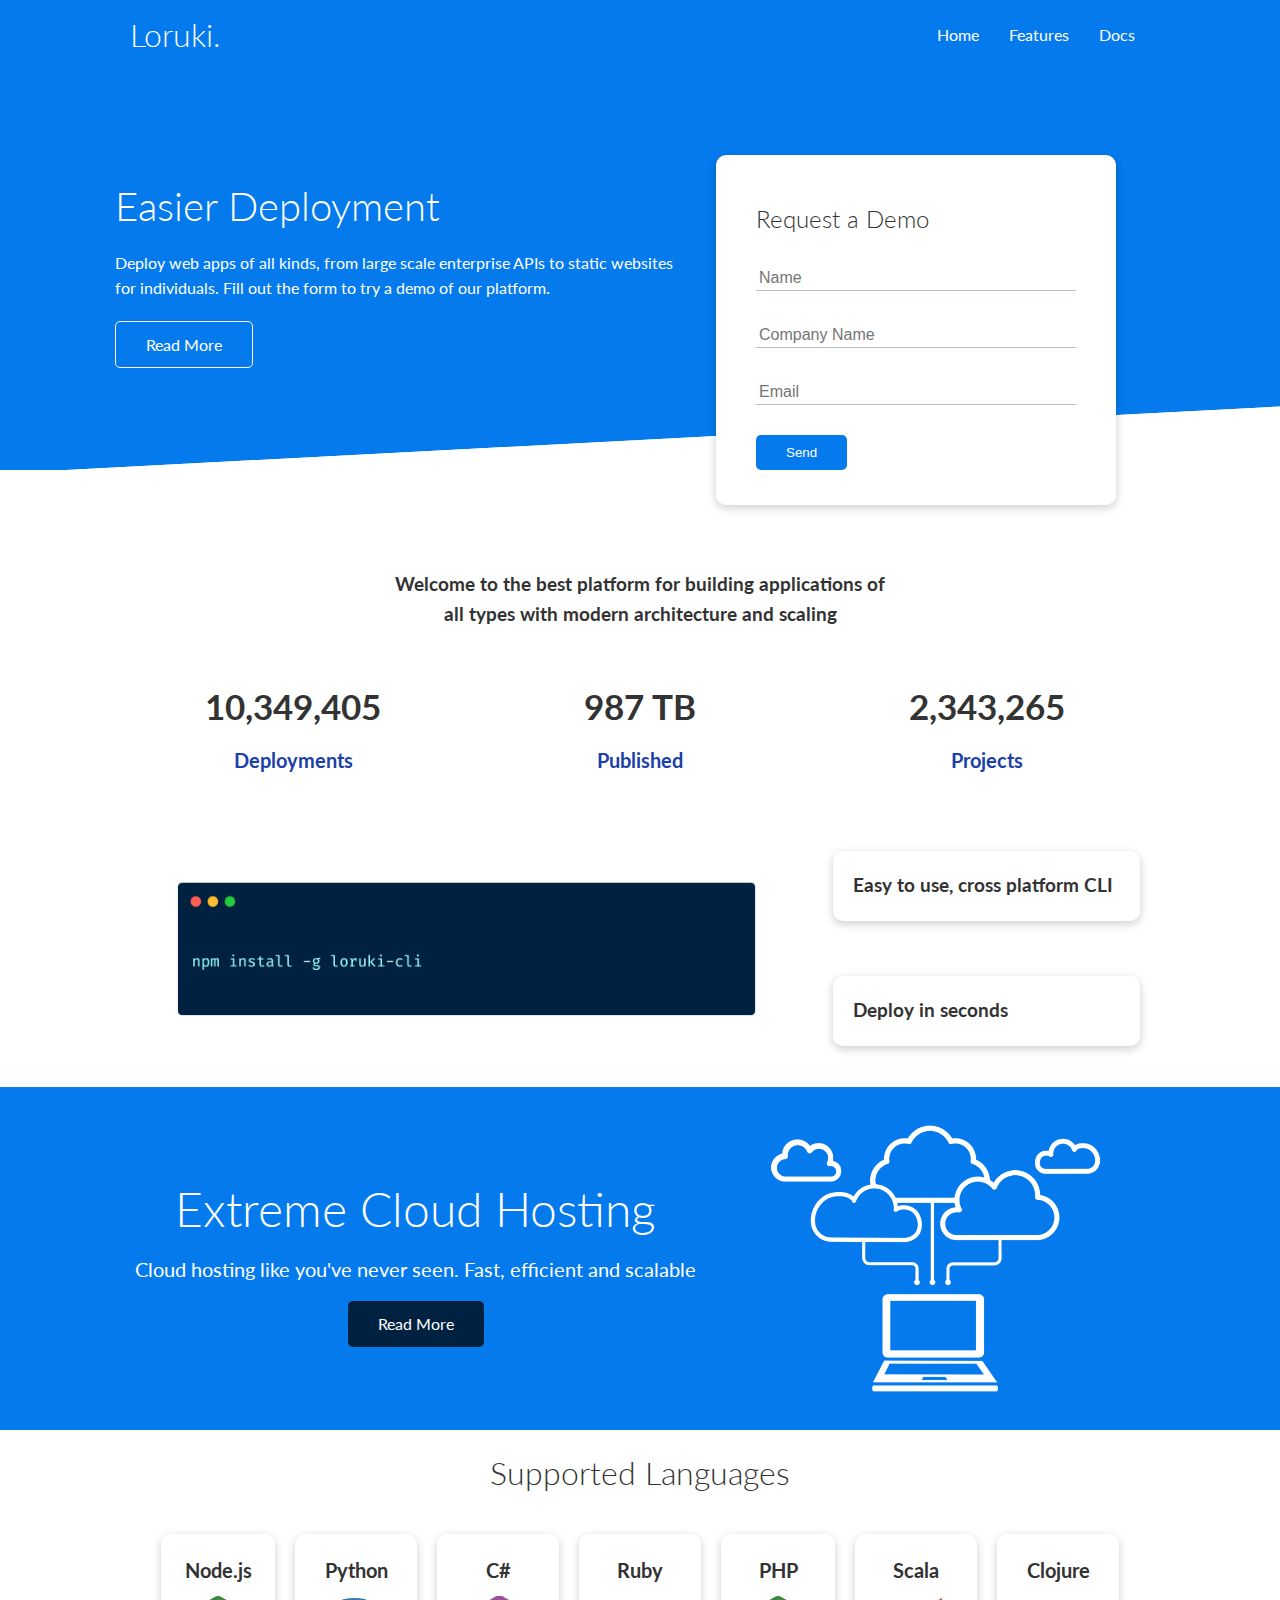
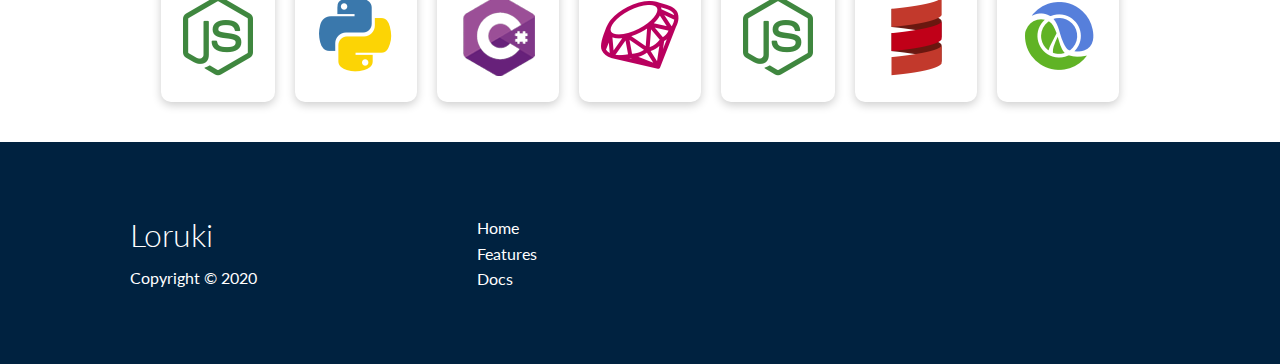
==== index.html @ 1b6eb2fa "initial commit" ====
<!DOCTYPE html>
<html lang="en">
<head>
    <meta charset="UTF-8">
    <meta name="viewport" content="width=device-width, initial-scale=1.0">
    <link rel="stylesheet" href="https://cdnjs.cloudflare.com/ajax/libs/font-awesome/6.4.2/css/all.min.css" integrity="sha512-z3gLpd7yknf1YoNbCzqRKc4qyor8gaKU1qmn+CShxbuBusANI9QpRohGBreCFkKxLhei6S9CQXFEbbKuqLg0DA==" crossorigin="anonymous" referrerpolicy="no-referrer" />
    <link rel="stylesheet" href="css/utilities.css">
    <link rel="stylesheet" href="css/style.css">
    <title>Loruki | Cloud Hosting For Everyone</title>
</head>
<body>
    <!-- Navbar -->
    <div class="navbar">
        <div class="container flex">
            <h1 class="logo">Loruki.</h1>
            <nav>
                <ul>
                    <li><a href="index.html">Home</a></li>
                    <li><a href="features.html">Features</a></li>
                    <li><a href="docs.html">Docs</a></li>
                </ul>
            </nav>
        </div>
    </div>

    <!--Showcase-->
    <section class="showcase">
        <div class="container grid">
            <div class="showcase-text">
                <h1>Easier Deployment</h1>
                <p>Deploy web apps of all kinds, from large scale enterprise APIs to static websites for individuals. Fill out the form to try a demo of our platform.</p>
                <a href="features.html" class="btn btn-outline">Read More</a>
            </div>

            <div class="showcase-form card">
                <h2>Request a Demo</h2>
                <form>
                    <div class="form-control">
                        <input type="text" name="name" placeholder="Name" required>
                    </div>
                    <div class="form-control">
                        <input type="text" name="company" placeholder="Company Name" required>
                    </div>
                    <div class="form-control">
                        <input type="email" name="email" placeholder="Email" required>
                    </div>
                    <input type="submit" value="Send" class="btn btn-primary">
                </form>
            </div>

        </div>
    </section>

    <!-- Stats -->
    <section class="stats">
        <div class="container">
            <h3 class="stats-heading text-center my-1">
                Welcome to the best platform for building applications of all types with modern architecture and scaling
            </h3>

            <div class="grid grid-3 text-center my-4">
                <div>
                    <i class="fas fa-server fa-3x"></i>
                    <h3>10,349,405</h3>
                    <p class="text-secondary">Deployments</p>
                </div>
                <div>
                    <i class="fas fa-upload fa-3x"></i>
                    <h3>987 TB</h3>
                    <p class="text-secondary">Published</p>
                </div>
                <div>
                    <i class="fas fa-project-diagram fa-3x"></i>
                    <h3>2,343,265</h3>
                    <p class="text-secondary">Projects</p>
                </div>
            </div>
        </div>
    </section>

    <!-- Cli -->
    <section class="cli">
        <div class="container grid">
            <img src="images/cli.png" alt="">
            <div class="card">
                <h3>Easy to use, cross platform CLI</h3>
            </div>
            <div class="card">
                <h3>Deploy in seconds</h3>
            </div>
        </div>
    </section>

    <!-- Cloud -->
    <section class="cloud bg-primary my-2 py-2">
        <div class="container grid">
            <div class="text-center">
                <h2 class="lg">Extreme Cloud Hosting</h2>
                <p class="lead my-1">Cloud hosting like you've never seen.
                    Fast, efficient and scalable</p>
                    <a href="features.html" class="btn btn-dark">Read More</a>
            </div>
            <img src="images/cloud.png" alt="">
        </div>
    </section>

    <!-- Languages -->
    <section class="languages">
        <h2 class="md text-center my-2">
            Supported Languages
        </h2>
        <div class="container flex">
            <div class="card">
                <h4>Node.js</h4>
                <img src="images/logos/node.png" alt="">
            </div>
            <div class="card">
                <h4>Python</h4>
                <img src="images/logos/python.png" alt="">
            </div>
            <div class="card">
                <h4>C#</h4>
                <img src="images/logos/csharp.png" alt="">
            </div>
            <div class="card">
                <h4>Ruby</h4>
                <img src="images/logos/ruby.png" alt="">
            </div>
            <div class="card">
                <h4>PHP</h4>
                <img src="images/logos/node.png" alt="">
            </div>
            <div class="card">
                <h4>Scala</h4>
                <img src="images/logos/scala.png" alt="">
            </div>
            <div class="card">
                <h4>Clojure</h4>
                <img src="images/logos/clojure.png" alt="">
            </div>
        </div>
    </section>

    <!-- Footer -->
    <footer class="footer bg-dark py-5">
        <div class="container grid grid-3">
            <div>
                <h1>Loruki</h1>
                <p>Copyright &copy; 2020</p>
            </div>
            <nav>
                <ul>
                    <li><a href="index.html">Home</a></li>
                    <li><a href="features.html">Features</a></li>
                    <li><a href="docs.html">Docs</a></li>
                </ul>
            </nav>
            <div class="social">
                <a href="#"><i class="fab fa-github fa-2x"></i></a>
                <a href="#"><i class="fab fa-facebook fa-2x"></i></a>
                <a href="#"><i class="fab fa- fa-2x"></i></a>
                <a href="#"><i class="fab fa-twitter fa-2x"></i></a>
            </div>
        </div>
    </footer>
</body>
</html>
---- css/utilities.css ----
.container {
    max-width: 1100px;
    margin: 0 auto;
    overflow: auto;
    padding: 0 40px;
}

.card {
    background-color: #fff;
    color: #333;
    border-radius: 10px;
    box-shadow: 0 3px 10px rgba(0, 0, 0, 0.2);
    padding: 20px;
    margin: 10px;
}

.btn {
    display: inline-block;
    padding: 10px 30px;
    cursor: pointer;
    background: var(--primary-color);
    color: #fff;
    border: none;
    border-radius: 5px;
}

.btn-outline {
    background-color: transparent;
    border: 1px #fff solid;
}

.btn:hover {
    transform: scale(0.98);
}

/* Background & colored buttons */
.bg-primary,
.btn-primary {
    background-color: var(--primary-color);
    color: #fff;
}

.bg-secondary,
.btn-secondary {
    background-color: var(--secondary-color);
    color: #fff;
}

.bg-dark,
.btn-dark {
    background-color: var(--dark-color);
    color: #fff;
}

.bg-light,
.btn-light {
    background-color: var(--light-color);
    color: #333;
}

.bg-primary a,
.btn-primary a,
.bg-secondary a,
.btn-secondary a,
.bg-dark a,
.btn-dark a {
    color: #fff;
}

/* Text colors */
.text-primary
{
   color: var(--primary-color);
}

.text-secondary {
   color: var(--secondary-color);
}

.text-dark {
   color: var(--dark-color);
}

.text-light {
   color: var(--light-color);
}

/* Text sizes*/
.lead {
    font-size: 20px;
}
.sm {
    font-size: 1rem;
}

.md {
    font-size: 2rem;
}

.lg {
    font-size: 3rem;
}

.xl {
    font-size: 4rem;
}
.text-center {
    text-align: center;
}

/* Alert */
.alert {
    background-color: var(--light-color);
    padding: 10px 20px;
    font-weight: bold;
    margin: 15px 0;
}

.aler i {
    margin-right: 10px;
}

.alert-success {
    background-color: var(--success-color);
    color: #fff;
}

.alert-error {
    background-color: var(--error-color);
    color: #fff;
}

.flex {
    display: flex;
    justify-content: center;
    align-items: center;
    height: 100%;
}

.grid {
    display: grid;
    grid-template-columns: repeat(2, 1fr);
    gap: 20px;
    justify-content: center;
    align-items: center;
    height: 100%;
}

.grid-3 {
    grid-template-columns: repeat(3, 1fr);
}

/* Margin */
.my-1 {
    margin: 1rem 0;
}

.my-2 {
    margin: 1.5rem 0;
}

.my-3 {
    margin: 2rem 0;
}

.my-4 {
    margin: 3rem 0;
}

.my-5 {
    margin: 4rem 0;
}

.m-1 {
    margin: 1rem;
}

.m-2 {
    margin: 1.5rem;
}

.m-3 {
    margin: 2rem;
}

.m-4 {
    margin: 3rem;
}

.m-5 {
    margin: 4rem;
}


/* Padding */
.py-1 {
   padding: 1rem 0;
}

.py-2 {
   padding: 1.5rem 0;
}

.py-3 {
   padding: 2rem 0;
}

.py-4 {
   padding: 3rem 0;
}

.py-5 {
   padding: 4rem 0;
}

.p-1 {
   padding: 1rem;
}

.p-2 {
   padding: 1.5rem;
}

.p-3 {
   padding: 2rem;
}

.p-4 {
   padding: 3rem;
}

.p-5 {
   padding: 4rem;
}
---- css/style.css ----
@import url('https://fonts.googleapis.com/css2?family=Crimson+Text:ital@1&family=Lato:wght@300&display=swap');

:root {
    --primary-color:#047aed;
    --secondary-color: #1c3fa8;
    --dark-color: #002240;
    --light-color: #f4f4f4;
    --success-color: #5cb85c;
    --error-color: #d9534f;
}

* {
    box-sizing: border-box;
    padding: 0;
    margin: 0;
}

body {
    font-family: 'Lato', sans-serif;
    color: #333;
    line-height: 1.6;
}

ul {
    list-style-type: none;
}

a {
    text-decoration: none;
    color: #333;
}

h1, h2 {
    font-weight: 300;
    line-height: 1.2;
    margin: 10px 0;
}

p {
    margin: 10px 0;
}

img {
    width: 100%;
}

code,
pre {
    background: #333;
    color: #fff;
    padding: 10px;

}

/* Navbar */


.navbar {
    background-color: var(--primary-color);
    color: #fff;
    height: 70px;
}

.navbar ul {
    display: flex;
}

.navbar a {
    color: #fff;
    padding: 10px;
    margin: 0 5px;
}

.navbar a:hover {
    border-bottom: 2px #fff solid;
}

.navbar .flex {
    justify-content: space-between;
}
/* Showcase */
.showcase {
    height: 400px;
    background-color: var(--primary-color);
    color: #fff;
    position: relative;
}

.showcase h1 {
    font-size: 40px; 
}

.showcase p {
    margin: 20px 0 ;
}

.showcase .grid {
    overflow: visible;
    grid-template-columns: 55% 45%;
    gap: 30px;
}

.showcase-text {
    animation: slideInFromLeft 1s ease-in;
}

.showcase-form {
    position: relative;
    top: 60px;
    height: 350px;
    width: 400px;
    padding: 40px;
    z-index: 100;
    animation: slideInFromRight 1s ease-in;
}

.showcase-form .form-control{
    margin: 30px 0;
}

.showcase-form input[type='text'],
.showcase-form input[type='email'] {
    border: 0;
    border-bottom: 1px solid #b4becb;
    width: 100%;
    padding: 3px;
    font-size: 16px;
}

.showcase-form input:focus {
    outline: none;
}

.showcase::before,
.showcase::after {
    content: '';
    position: absolute;
    height: 100px;
    bottom: -70px;
    right: 0;
    left: 0;
    background: #fff;
    transform: skewY(-3deg);
    -webkit-transform: skewY(-3deg);
    -moz-transform: skewY(-3deg);
    -ms-transform: skewY(-3deg);
}

/* Stats */
.stats {
    padding-top: 100px;
    animation: slideInFromBottom 1s ease-in;
}

.stats-heading {
    max-width: 500px;
    margin: auto;
}

.stats .grid h3{
    font-size: 35px;
}

.stats .grid p {
    font-size: 20px;
    font-weight: bold;
}

/* Cli */
.cli .grid {
    grid-template-columns: repeat(3, 1fr);
    grid-template-rows: repeat(2, 1fr);
}

.cli .grid > *:first-child {
    grid-column: 1 / span 2;
    grid-row: 1 / span 2;
}

/* Cloud */
.cloud .grid {
    grid-template-columns: 4fr 3fr;
}

/* Languages */

.languages .flex{
    flex-wrap: wrap;
}

.languages .card {
    text-align: center;
    margin: 18px 10px 40px;
    transition: transform 0.2s ease-in;
}

.languages .card h4 {
    font-size: 20px;
    margin-bottom: 10px;
}

.languages .card:hover {
    transform: translateY(-15px);  
}

/* Features */
.features-head img,
.docs-head img {
    width: 200px;
    justify-self: flex-end;
}

.features-sub-head img{
    width: 300px;
    justify-self: flex-end;
}

.features-main .card > i {
    margin-right: 20px;
}

.features-main .grid {
    padding: 30px;
}

.features-main .grid > *:first-child {
    grid-column: 1 / span 3;
}

.features-main .grid > *:nth-child(2) {
    grid-column: 1 / span 2;
}

/* Docs */
.docs-main h3 {
    margin: 20px 0;
}

.docs-main .grid {
    grid-template-columns: 1fr 2fr;
    align-items: flex-start;
}

.docs-main nav li {
    font-size: 17px;
    padding-bottom: 5px;
    margin-bottom: 5px;
    border-bottom: 1px #ccc solid;
}

.docs-main a:hover {
    font-weight: bold;
}

/* Footer */ 
.footer .social a {
    margin: 0 10px;
}

/* Animations */
@keyframes slideInFromLeft {
    0% {
        transform: translateX(-100%);
    }

    100% {
        transform: translateX(0);
    }
}

@keyframes slideInFromRight {
    0% {
        transform: translateX(100%);
    }

    100% {
        transform: translateX(0);
    }
}

@keyframes slideInFromTop {
    0% {
        transform: translateY(-100%);
    }

    100% {
        transform: translateX(0);
    }
}

@keyframes slideInFromBottom {
    0% {
        transform: translateY(100%);
    }

    100% {
        transform: translateX(0);
    }
}

/* Tablets and under */
@media (max-width: 768px) {
    .grid,
    .showcase .grid,
    .stats .grid,
    .cli .grid,
    .cloud .grid,
    .features-main .grid,
    .docs-main .grid {
        grid-template-columns: 1fr;
        grid-template-rows: 1fr;
    }

    .showcase {
        height: auto;
    }

    .showcase-text {
        text-align: center;
        margin-top: 40px;
        animation: slideInFromTop 1s ease-in;
    }

    .showcase-form {
        justify-self: center;
        margin: auto;
        animation: slideInFromBottom 1s ease-in;
    }

    .cli .grid > *:first-child {
        grid-column: 1;
        grid-row: 1;
    } 
    
    .features-head,
    .features-sub-head,
    .docs-head {
        text-align: center;
    }

    .features-head img,
    .features-sub-head img,
    .docs-head img {
        justify-self: center;
    }

    .features-main .grid > *:first-child,
    .features-main .grid > *:nth-child(2) {
        grid-column: 1;
    }
}

/* Mobile */
@media (max-width: 500px) {
    .navbar {
        height: 110px;
    }

    .navbar .flex {
        flex-direction: column;
    }

    .navbar ul {
        padding: 10px;
        background-color: rgba(0, 0, 0, 0.1);
    }
}
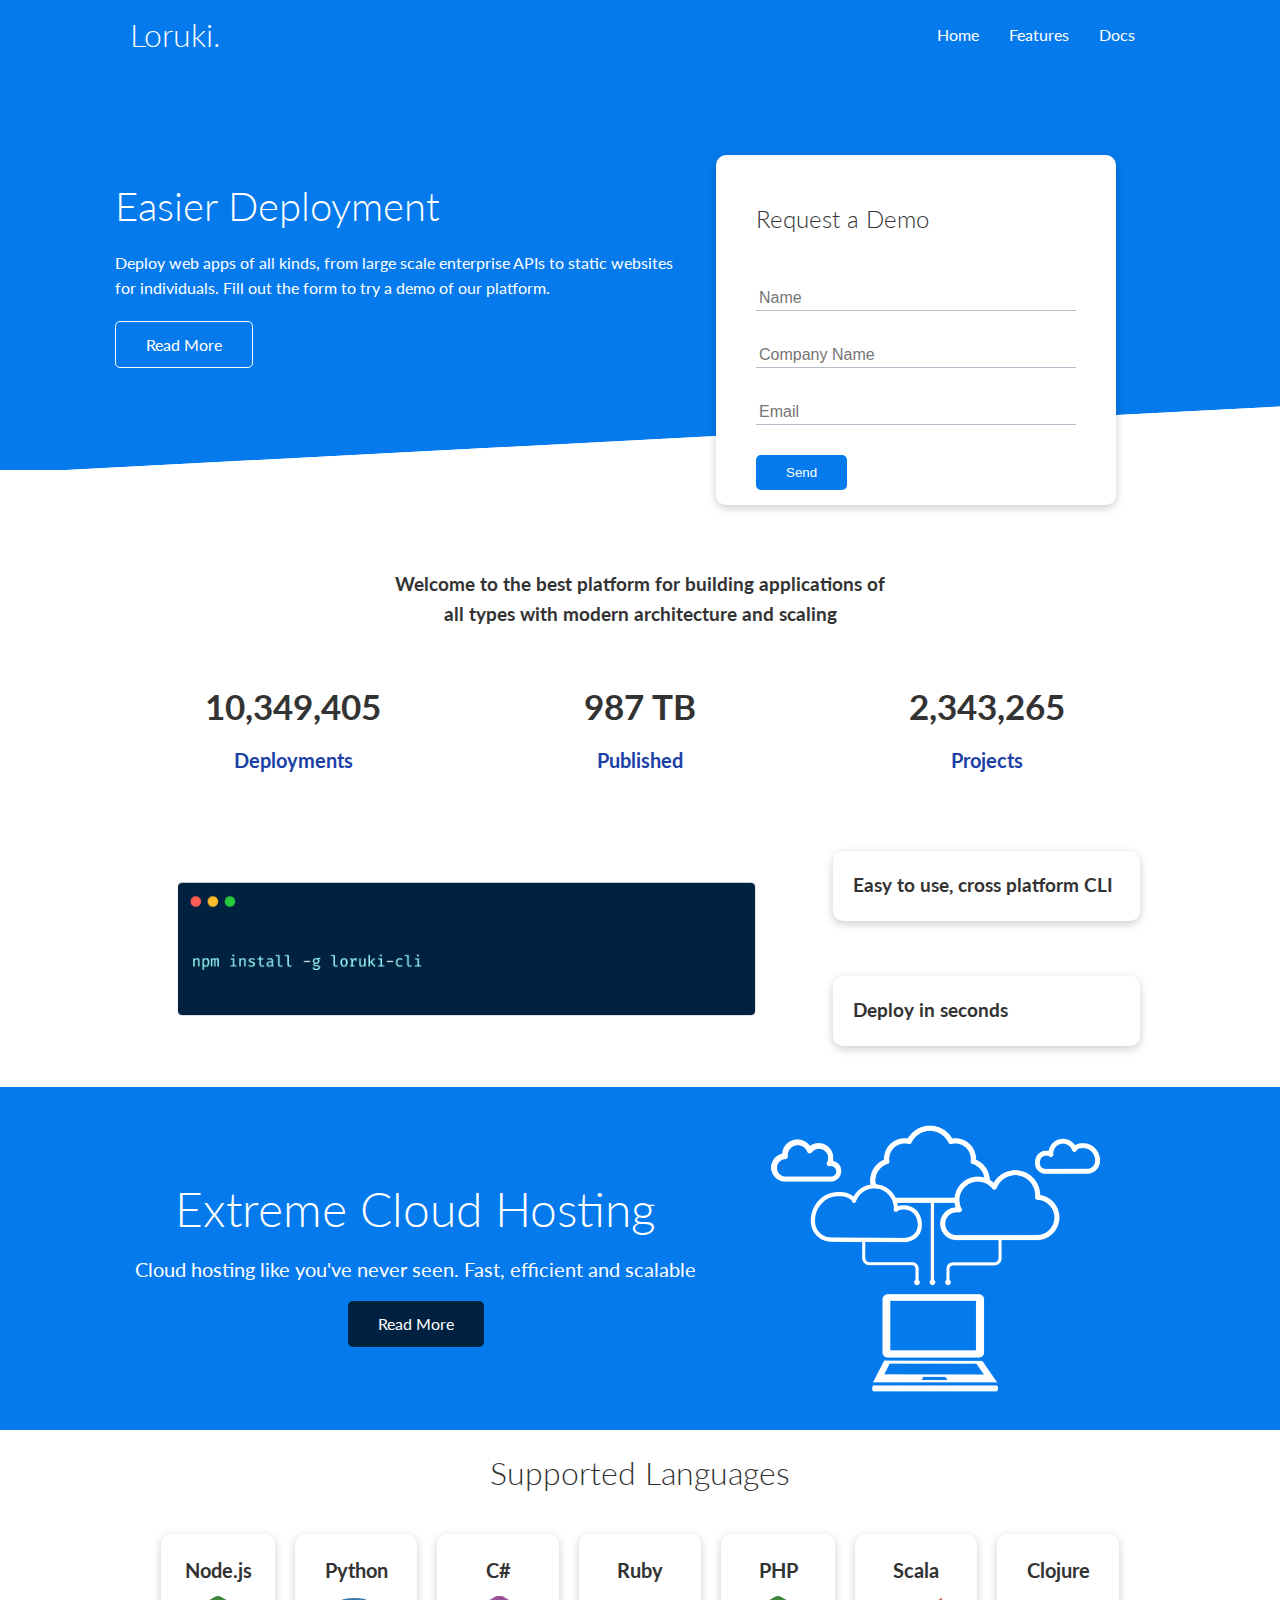
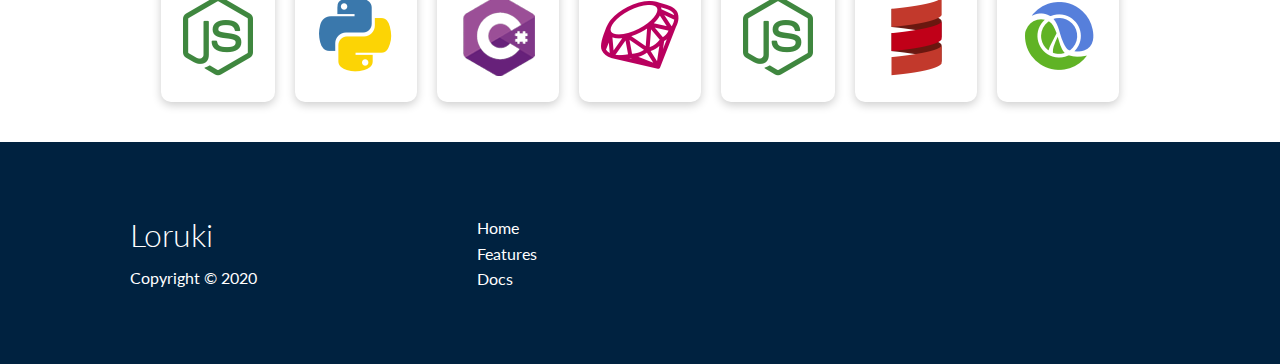
==== commit c4ae0a73: "changed form in html" ====
--- a/index.html
+++ b/index.html
@@ -34,7 +34,13 @@
 
             <div class="showcase-form card">
                 <h2>Request a Demo</h2>
-                <form>
+                <form name="contact" method="POST"  netlify-honeypot="bot-field" data-netlify="true">
+                    <input type="hidden" name="form-name" value="contact">
+                    <p class="hidden">
+                        <label>
+                          Don’t fill this out if you’re human: <input name="bot-field" />
+                        </label>
+                      </p>
                     <div class="form-control">
                         <input type="text" name="name" placeholder="Name" required>
                     </div>
--- a/css/style.css
+++ b/css/style.css
@@ -50,6 +50,11 @@
     color: #fff;
     padding: 10px;
 
+}
+
+.hidden {
+    visibility: hidden;
+    height: 0;
 }
 
 /* Navbar */
